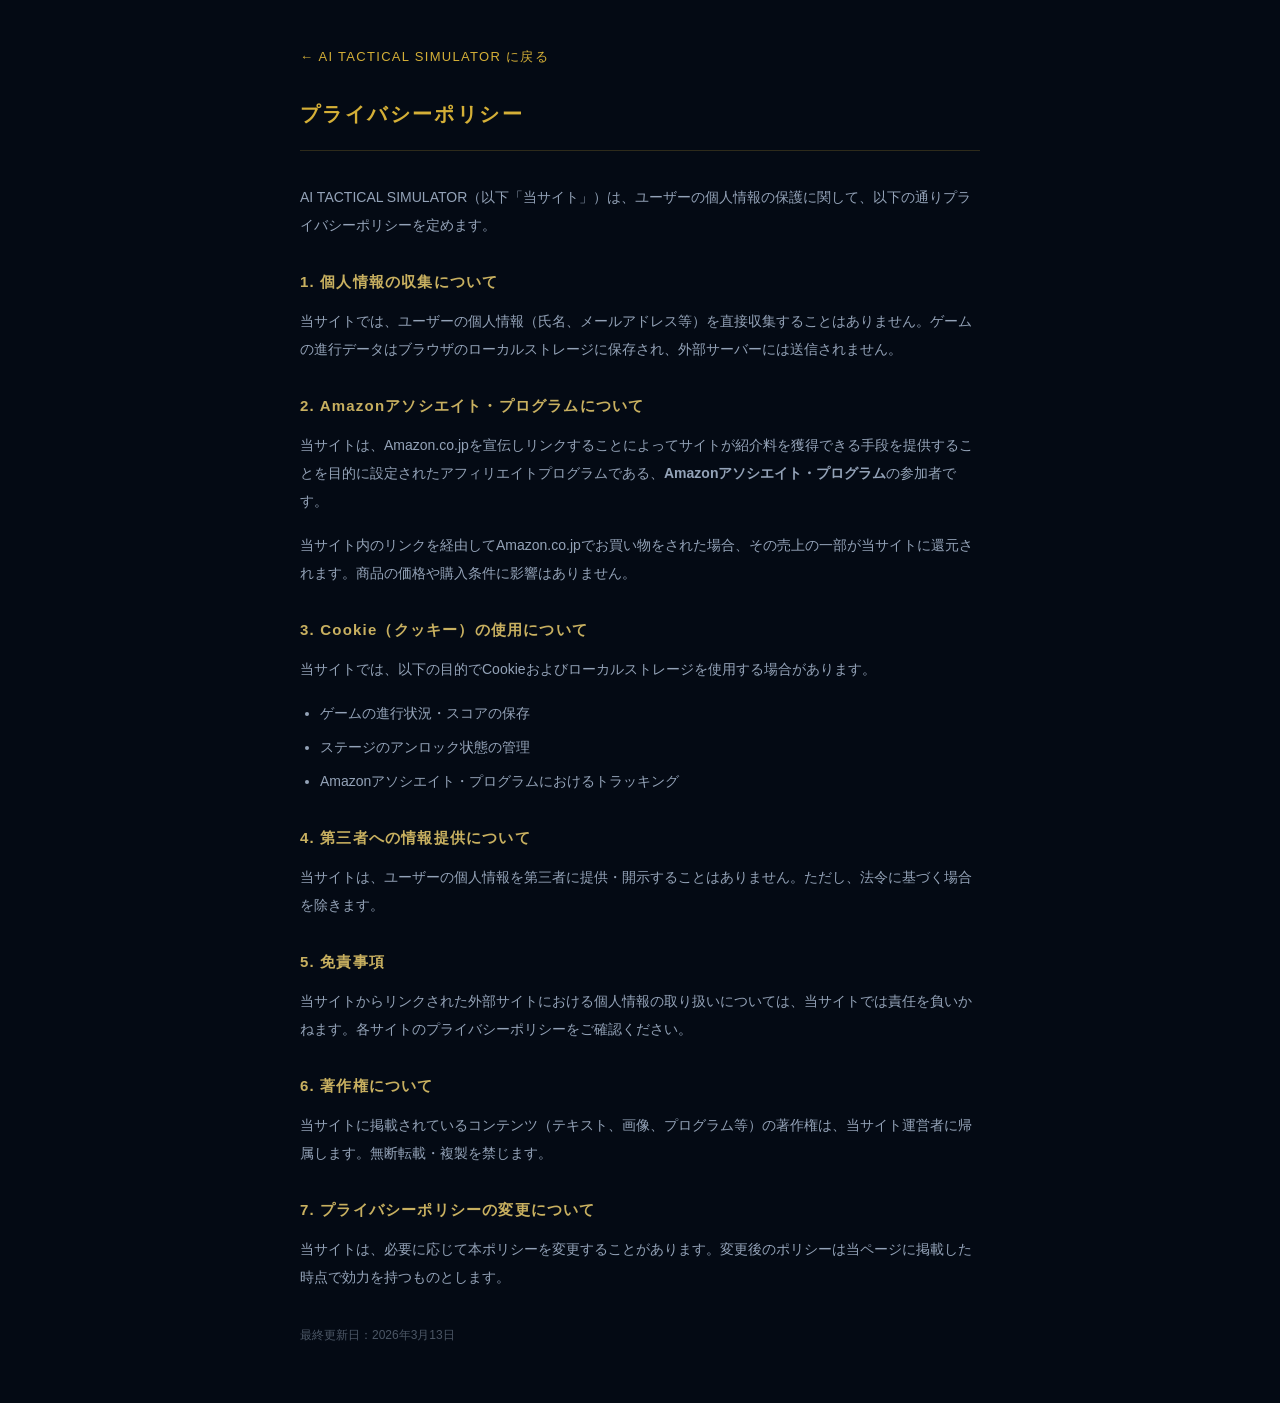
==== privacy.html @ a1ccce74 "Add privacy policy and implement Amazon-linked stage unlocking Adds a privacy policy page, implement" ====
<!DOCTYPE html>
<html lang="ja">
<head>
<meta charset="UTF-8">
<meta name="viewport" content="width=device-width, initial-scale=1.0">
<title>プライバシーポリシー — AI TACTICAL SIMULATOR</title>
<style>
  *{margin:0;padding:0;box-sizing:border-box}
  body{background:#040a14;color:#94a3b8;font-family:'Noto Sans JP',sans-serif;line-height:2;padding:40px 20px;max-width:720px;margin:0 auto}
  h1{font-size:20px;color:#d4af37;letter-spacing:.12em;margin-bottom:32px;border-bottom:1px solid rgba(212,175,55,.2);padding-bottom:16px}
  h2{font-size:15px;color:#c8b060;letter-spacing:.08em;margin-top:28px;margin-bottom:10px}
  p,ul{margin-bottom:16px;font-size:14px}
  ul{padding-left:20px}
  li{margin-bottom:6px}
  a{color:#d4af37;text-decoration:none}
  a:hover{text-decoration:underline}
  .back{display:inline-block;margin-bottom:24px;font-size:13px;color:#d4af37;letter-spacing:.1em}
</style>
</head>
<body>
<a href="index.html" class="back">← AI TACTICAL SIMULATOR に戻る</a>
<h1>プライバシーポリシー</h1>

<p>AI TACTICAL SIMULATOR（以下「当サイト」）は、ユーザーの個人情報の保護に関して、以下の通りプライバシーポリシーを定めます。</p>

<h2>1. 個人情報の収集について</h2>
<p>当サイトでは、ユーザーの個人情報（氏名、メールアドレス等）を直接収集することはありません。ゲームの進行データはブラウザのローカルストレージに保存され、外部サーバーには送信されません。</p>

<h2>2. Amazonアソシエイト・プログラムについて</h2>
<p>当サイトは、Amazon.co.jpを宣伝しリンクすることによってサイトが紹介料を獲得できる手段を提供することを目的に設定されたアフィリエイトプログラムである、<strong>Amazonアソシエイト・プログラム</strong>の参加者です。</p>
<p>当サイト内のリンクを経由してAmazon.co.jpでお買い物をされた場合、その売上の一部が当サイトに還元されます。商品の価格や購入条件に影響はありません。</p>

<h2>3. Cookie（クッキー）の使用について</h2>
<p>当サイトでは、以下の目的でCookieおよびローカルストレージを使用する場合があります。</p>
<ul>
  <li>ゲームの進行状況・スコアの保存</li>
  <li>ステージのアンロック状態の管理</li>
  <li>Amazonアソシエイト・プログラムにおけるトラッキング</li>
</ul>

<h2>4. 第三者への情報提供について</h2>
<p>当サイトは、ユーザーの個人情報を第三者に提供・開示することはありません。ただし、法令に基づく場合を除きます。</p>

<h2>5. 免責事項</h2>
<p>当サイトからリンクされた外部サイトにおける個人情報の取り扱いについては、当サイトでは責任を負いかねます。各サイトのプライバシーポリシーをご確認ください。</p>

<h2>6. 著作権について</h2>
<p>当サイトに掲載されているコンテンツ（テキスト、画像、プログラム等）の著作権は、当サイト運営者に帰属します。無断転載・複製を禁じます。</p>

<h2>7. プライバシーポリシーの変更について</h2>
<p>当サイトは、必要に応じて本ポリシーを変更することがあります。変更後のポリシーは当ページに掲載した時点で効力を持つものとします。</p>

<p style="margin-top:32px;font-size:12px;color:rgba(148,163,184,.5)">最終更新日：2026年3月13日</p>
</body>
</html>
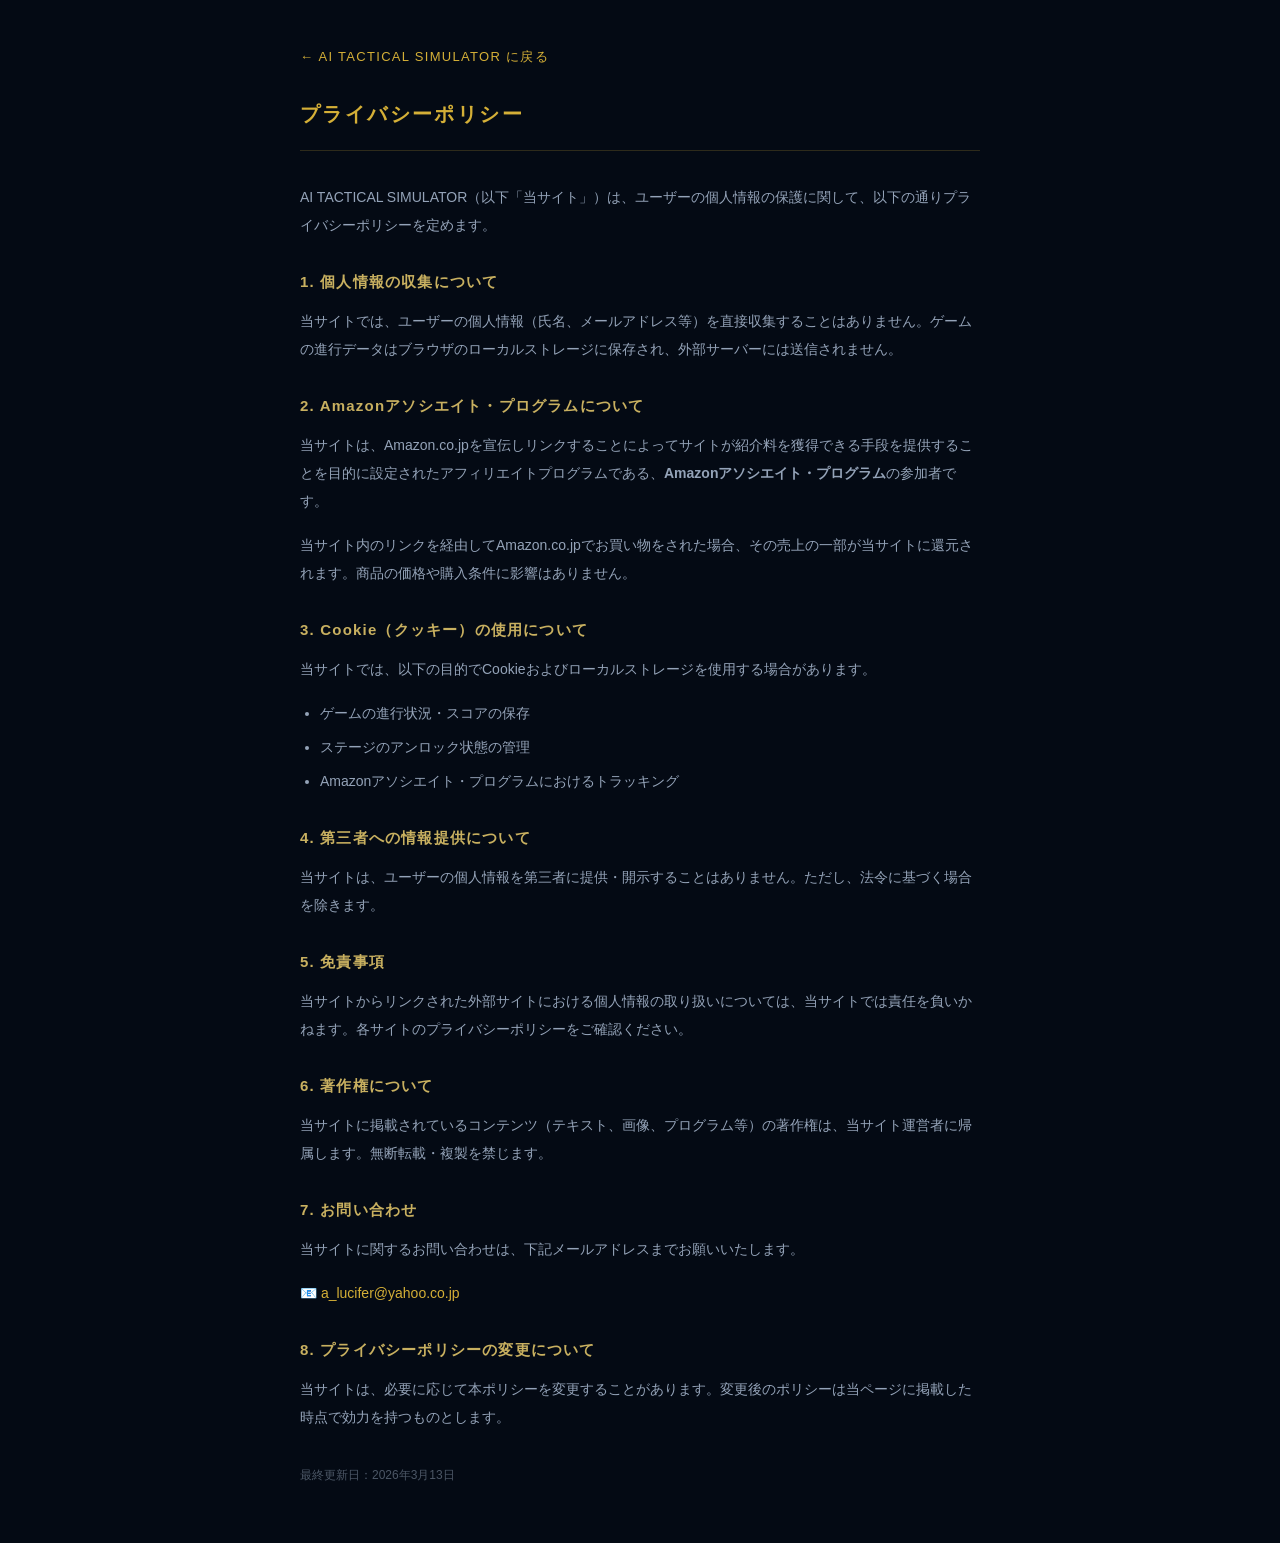
==== commit 4c2e3334: "Add contact information to privacy policy page Add an "Inquiries" section to the privacy policy page" ====
--- a/privacy.html
+++ b/privacy.html
@@ -47,7 +47,11 @@
 <h2>6. 著作権について</h2>
 <p>当サイトに掲載されているコンテンツ（テキスト、画像、プログラム等）の著作権は、当サイト運営者に帰属します。無断転載・複製を禁じます。</p>
 
-<h2>7. プライバシーポリシーの変更について</h2>
+<h2>7. お問い合わせ</h2>
+<p>当サイトに関するお問い合わせは、下記メールアドレスまでお願いいたします。</p>
+<p>📧 <a href="mailto:a_lucifer@yahoo.co.jp">a_lucifer@yahoo.co.jp</a></p>
+
+<h2>8. プライバシーポリシーの変更について</h2>
 <p>当サイトは、必要に応じて本ポリシーを変更することがあります。変更後のポリシーは当ページに掲載した時点で効力を持つものとします。</p>
 
 <p style="margin-top:32px;font-size:12px;color:rgba(148,163,184,.5)">最終更新日：2026年3月13日</p>
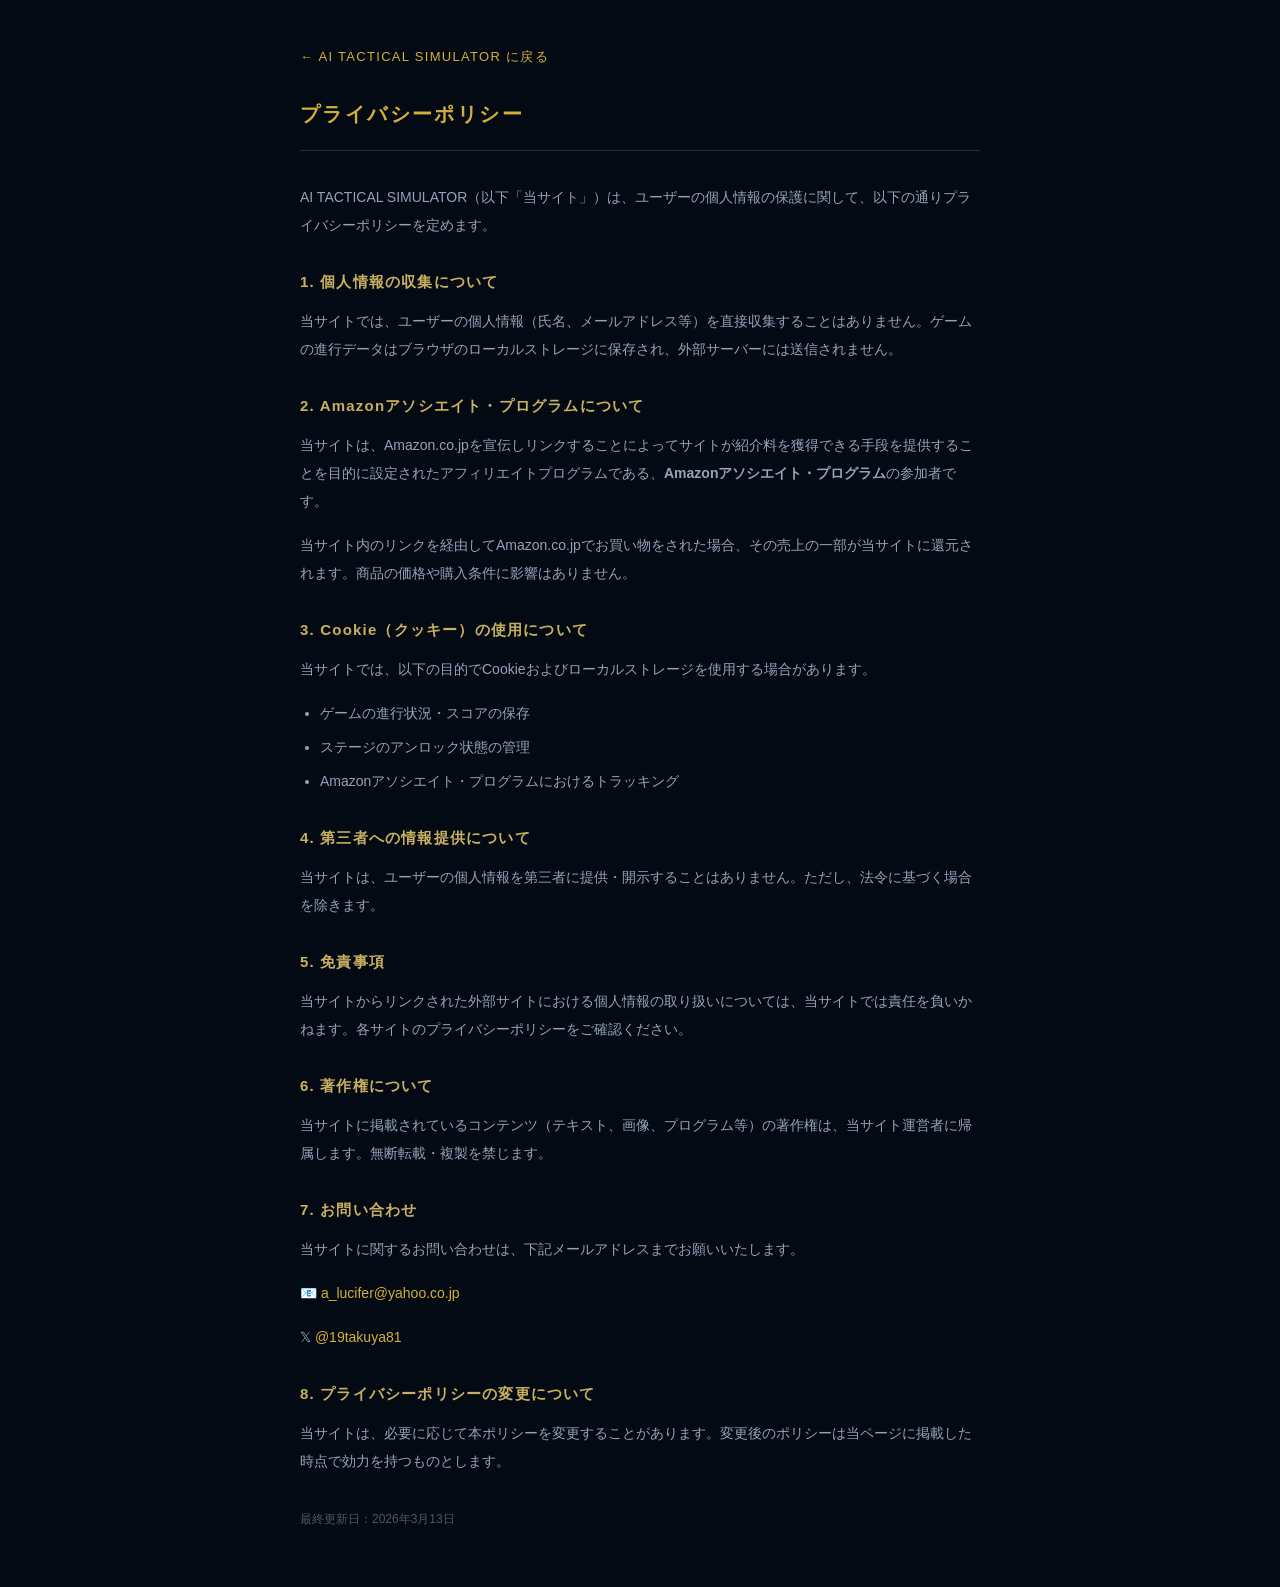
==== commit a8b5072f: "Add X (Twitter) link to the contact information Add a link to the user's X (Twitter) profile in the " ====
--- a/privacy.html
+++ b/privacy.html
@@ -50,6 +50,7 @@
 <h2>7. お問い合わせ</h2>
 <p>当サイトに関するお問い合わせは、下記メールアドレスまでお願いいたします。</p>
 <p>📧 <a href="mailto:a_lucifer@yahoo.co.jp">a_lucifer@yahoo.co.jp</a></p>
+<p>𝕏 <a href="https://x.com/19takuya81" target="_blank" rel="noopener noreferrer">@19takuya81</a></p>
 
 <h2>8. プライバシーポリシーの変更について</h2>
 <p>当サイトは、必要に応じて本ポリシーを変更することがあります。変更後のポリシーは当ページに掲載した時点で効力を持つものとします。</p>
